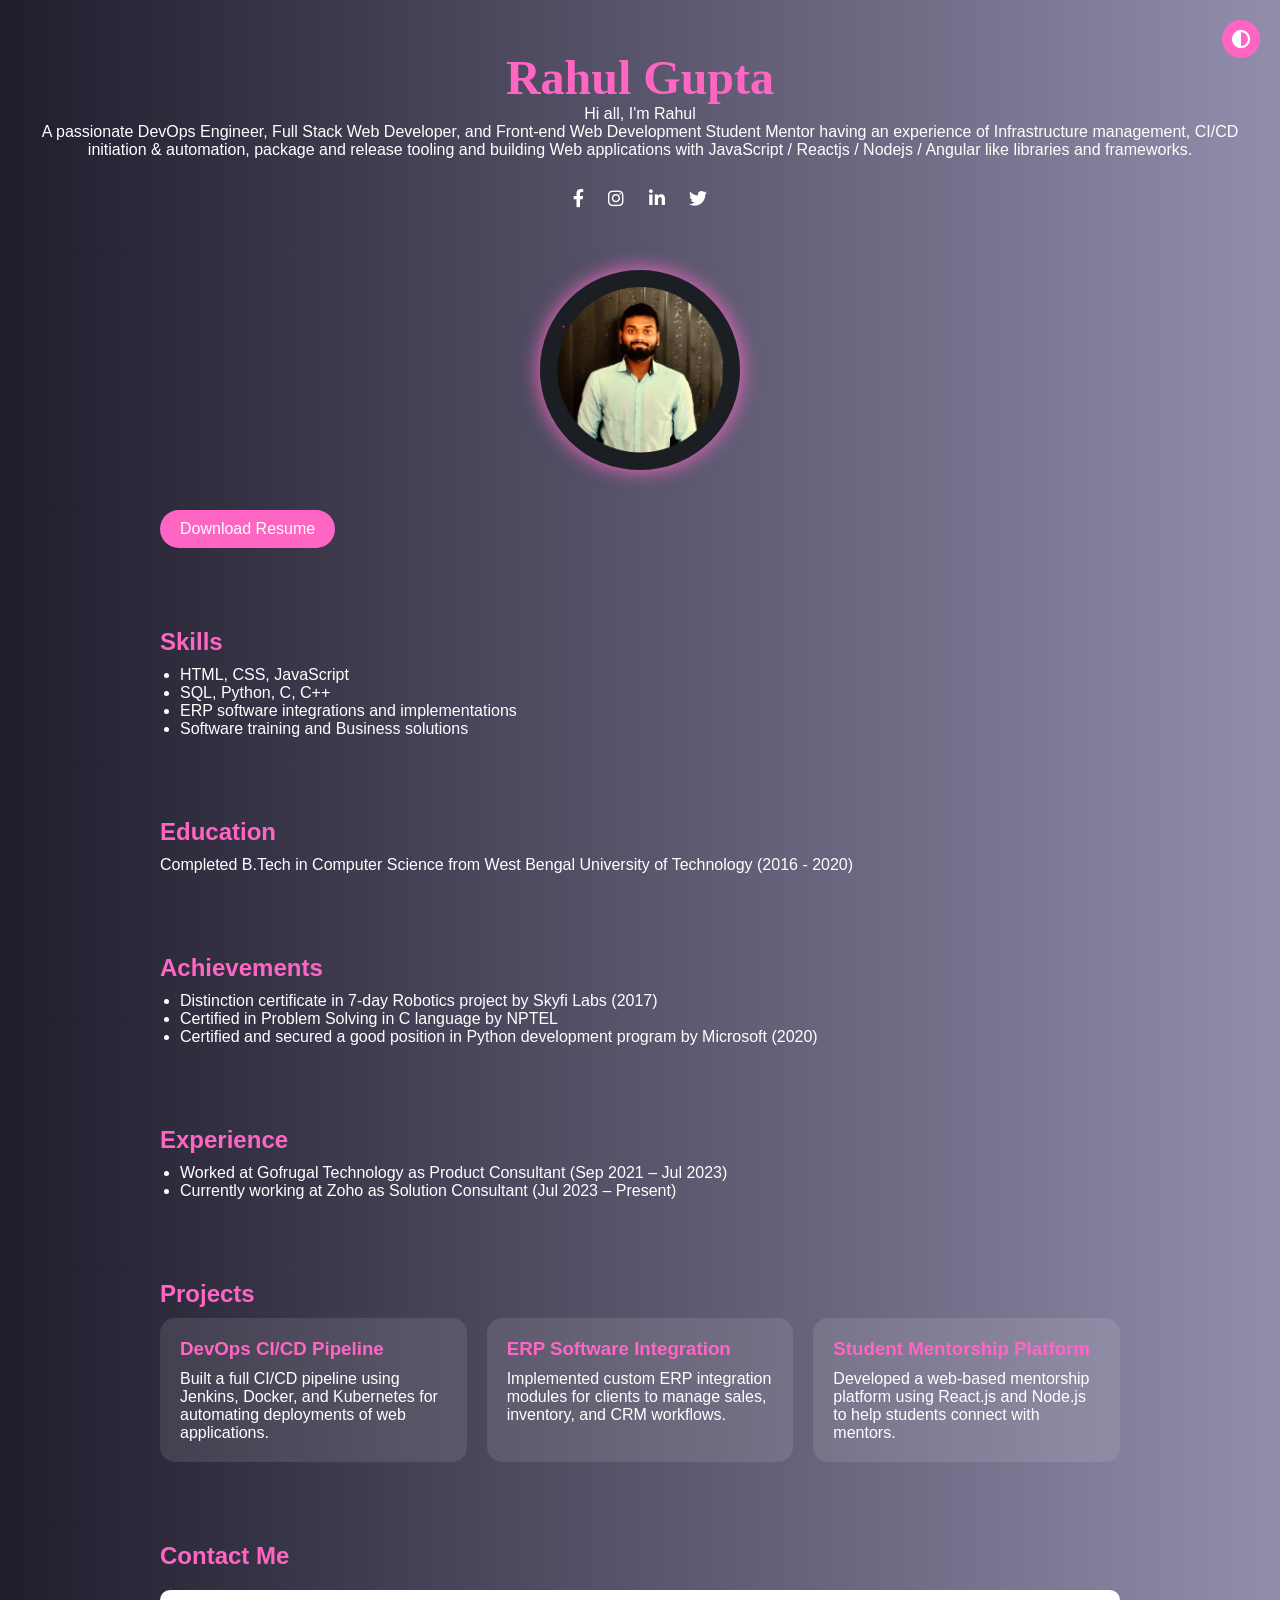
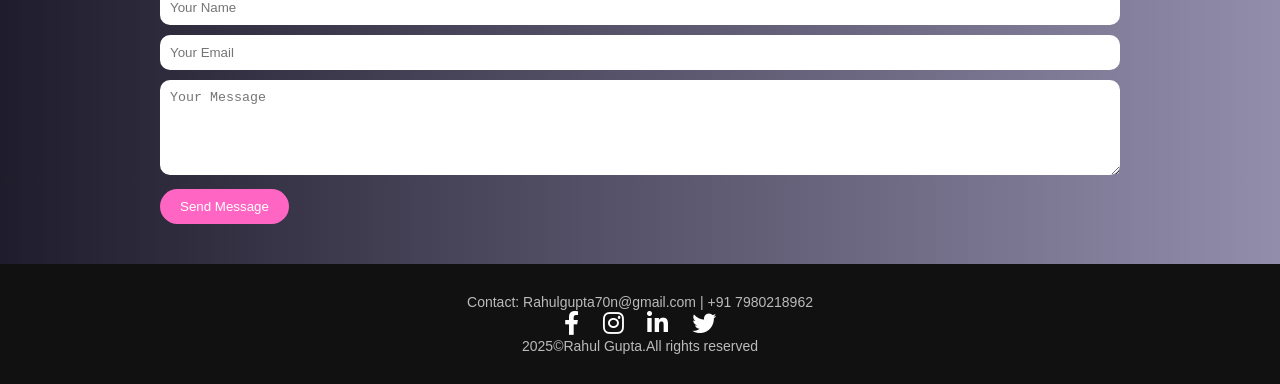
==== index.html @ 99b8835a "Initial commit" ====
<!DOCTYPE html>
<html lang="en">
<head>
  <meta charset="UTF-8" />
  <meta name="viewport" content="width=device-width, initial-scale=1.0" />
  <title>Rahul Gupta | Portfolio</title>
  <link rel="stylesheet" href="https://cdnjs.cloudflare.com/ajax/libs/font-awesome/6.0.0-beta3/css/all.min.css">
  <style>
    * {
      margin: 0;
      padding: 0;
      box-sizing: border-box;
    }
    body {
      font-family: 'Segoe UI', Tahoma, Geneva, Verdana, sans-serif;
      background: linear-gradient(to right, #1f1c2c, #928dab);
      color: #fff;
      transition: background 0.5s, color 0.5s;
    }
    body.light-theme {
      background: linear-gradient(to right, #f0f0f0, #e0e0e0);
      color: #333;
    }
    header {
      text-align: center;
      padding: 50px 20px 20px;
    }
    header h1 {
      font-family: 'Brush Script MT', cursive;
      font-size: 48px;
      color: #ff66c4;
      font-weight: bold;
      animation: slideDown 1s ease-out;
    }
    @keyframes slideDown {
      from { transform: translateY(-50px); opacity: 0; }
      to { transform: translateY(0); opacity: 1; }
    }
    nav.menu {
      text-align: center;
      margin-top: 10px;
    }
    nav.menu a {
      color: #fff;
      margin: 0 10px;
      font-size: 18px;
      text-decoration: none;
      transition: color 0.3s;
    }
    nav.menu a:hover {
      color: #ff66c4;
    }
    section {
      max-width: 1000px;
      margin: auto;
      padding: 40px 20px;
      opacity: 0;
      transform: translateY(40px);
      transition: opacity 1s ease, transform 1s ease;
    }
    section.visible {
      opacity: 1;
      transform: translateY(0);
    }
    .profile-img {
      width: 200px;
      height: 200px;
      border-radius: 50%;
      object-fit: cover;
      margin: 20px auto;
      display: block;
      box-shadow: 0 0 20px #ff66c4;
      transition: transform 0.5s;
    }
    .profile-img:hover {
      transform: scale(1.1);
    }
    h2 {
      color: #ff66c4;
      margin-bottom: 10px;
    }
    ul {
      margin-left: 20px;
    }
    .download-btn {
      display: inline-block;
      background-color: #ff66c4;
      color: white;
      padding: 10px 20px;
      text-decoration: none;
      border-radius: 25px;
      margin-top: 20px;
      transition: background 0.3s;
    }
    .download-btn:hover {
      background-color: #ff3399;
    }
    footer {
      text-align: center;
      padding: 30px;
      background-color: #111;
      color: #bbb;
      font-size: 14px;
    }
    .social-icons a {
      color: white;
      margin: 0 10px;
      font-size: 24px;
      transition: transform 0.3s, color 0.3s;
    }
    .social-icons a:hover {
      color: #ff66c4;
      transform: scale(1.3);
    }
    .theme-switcher {
      position: fixed;
      top: 20px;
      right: 20px;
      background: #ff66c4;
      color: white;
      padding: 10px;
      border-radius: 50%;
      cursor: pointer;
      font-size: 18px;
      display: flex;
      align-items: center;
      justify-content: center;
      transition: transform 0.3s;
    }
    .theme-switcher:hover {
      transform: rotate(180deg);
    }
    .contact-form input, .contact-form textarea {
      width: 100%;
      padding: 10px;
      margin-top: 10px;
      border: none;
      border-radius: 10px;
    }
    .contact-form button {
      background-color: #ff66c4;
      color: white;
      padding: 10px 20px;
      border: none;
      border-radius: 25px;
      margin-top: 10px;
      cursor: pointer;
    }
    .contact-form button:hover {
      background-color: #ff3399;
    }
    .projects {
      display: grid;
      grid-template-columns: repeat(auto-fit, minmax(250px, 1fr));
      gap: 20px;
    }
    .project-card {
      background: rgba(255, 255, 255, 0.1);
      padding: 20px;
      border-radius: 15px;
      transition: transform 0.3s, box-shadow 0.3s;
    }
    .project-card:hover {
      transform: translateY(-5px);
      box-shadow: 0 10px 20px rgba(0,0,0,0.2);
    }
    .project-card h3 {
      margin-bottom: 10px;
      color: #ff66c4;
    }
  </style>
</head>
<body>
  <div class="theme-switcher" onclick="toggleTheme()">
    <i class="fas fa-adjust"></i>
  </div>
  <header>
    <h1>Rahul Gupta</h1>
    <p>Hi all, I'm Rahul</p>
    <p>A passionate DevOps Engineer, Full Stack Web Developer, and Front-end Web Development Student Mentor having an experience of Infrastructure management, CI/CD initiation & automation, package and release tooling and building Web applications with JavaScript / Reactjs / Nodejs / Angular like libraries and frameworks.</p>
  </header>

  <nav class="menu">
    <a href="https://www.facebook.com/JstRahulg" target="_blank"><i class="fab fa-facebook-f"></i></a>
    <a href="https://www.instagram.com/realrahulg_official" target="_blank"><i class="fab fa-instagram"></i></a>
    <a href="https://www.linkedin.com/in/rahul-gupta-413348220" target="_blank"><i class="fab fa-linkedin-in"></i></a>
    <a href="#"><i class="fab fa-twitter"></i></a>
  </nav>

  <section>
    <img src="Rahul.jpg" alt="Rahul Gupta" class="profile-img" />
    <a href="Rahul_Gupta_Resume.pdf" download class="download-btn">Download Resume</a>
  </section>

  <section>
    <h2>Skills</h2>
    <ul>
      <li>HTML, CSS, JavaScript</li>
      <li>SQL, Python, C, C++</li>
      <li>ERP software integrations and implementations</li>
      <li>Software training and Business solutions</li>
    </ul>
  </section>

  <section>
    <h2>Education</h2>
    <p>Completed B.Tech in Computer Science from West Bengal University of Technology (2016 - 2020)</p>
  </section>

  <section>
    <h2>Achievements</h2>
    <ul>
      <li>Distinction certificate in 7-day Robotics project by Skyfi Labs (2017)</li>
      <li>Certified in Problem Solving in C language by NPTEL</li>
      <li>Certified and secured a good position in Python development program by Microsoft (2020)</li>
    </ul>
  </section>

  <section>
    <h2>Experience</h2>
    <ul>
      <li>Worked at Gofrugal Technology as Product Consultant (Sep 2021 – Jul 2023)</li>
      <li>Currently working at Zoho as Solution Consultant (Jul 2023 – Present)</li>
    </ul>
  </section>

  <section>
    <h2>Projects</h2>
    <div class="projects">
      <div class="project-card">
        <h3>DevOps CI/CD Pipeline</h3>
        <p>Built a full CI/CD pipeline using Jenkins, Docker, and Kubernetes for automating deployments of web applications.</p>
      </div>
      <div class="project-card">
        <h3>ERP Software Integration</h3>
        <p>Implemented custom ERP integration modules for clients to manage sales, inventory, and CRM workflows.</p>
      </div>
      <div class="project-card">
        <h3>Student Mentorship Platform</h3>
        <p>Developed a web-based mentorship platform using React.js and Node.js to help students connect with mentors.</p>
      </div>
    </div>
  </section>

  <section>
    <h2>Contact Me</h2>
    <form class="contact-form" action="https://formspree.io/f/xleqzyoq" method="POST">
      <input type="text" name="name" placeholder="Your Name" required />
      <input type="email" name="email" placeholder="Your Email" required />
      <textarea name="message" rows="5" placeholder="Your Message" required></textarea>
      <button type="submit">Send Message</button>
    </form>
  </section>

  <footer>
    Contact: Rahulgupta70n@gmail.com | +91 7980218962
    <div class="social-icons">
      <a href="https://www.facebook.com/JstRahulg" target="_blank"><i class="fab fa-facebook-f"></i></a>
      <a href="https://www.instagram.com/realrahulg_official" target="_blank"><i class="fab fa-instagram"></i></a>
      <a href="https://www.linkedin.com/in/rahul-gupta-413348220" target="_blank"><i class="fab fa-linkedin-in"></i></a>
      <a href="#"><i class="fab fa-twitter"></i></a>
    </div>
    2025&copy;Rahul Gupta.All rights reserved
  </footer>

  <script>
    function toggleTheme() {
      document.body.classList.toggle('light-theme');
    }

    const sections = document.querySelectorAll('section');
    const observer = new IntersectionObserver((entries) => {
      entries.forEach(entry => {
        if (entry.isIntersecting) {
          entry.target.classList.add('visible');
        }
      });
    }, { threshold: 0.1 });

    sections.forEach(section => {
      observer.observe(section);
    });
  </script>
</body>
</html>
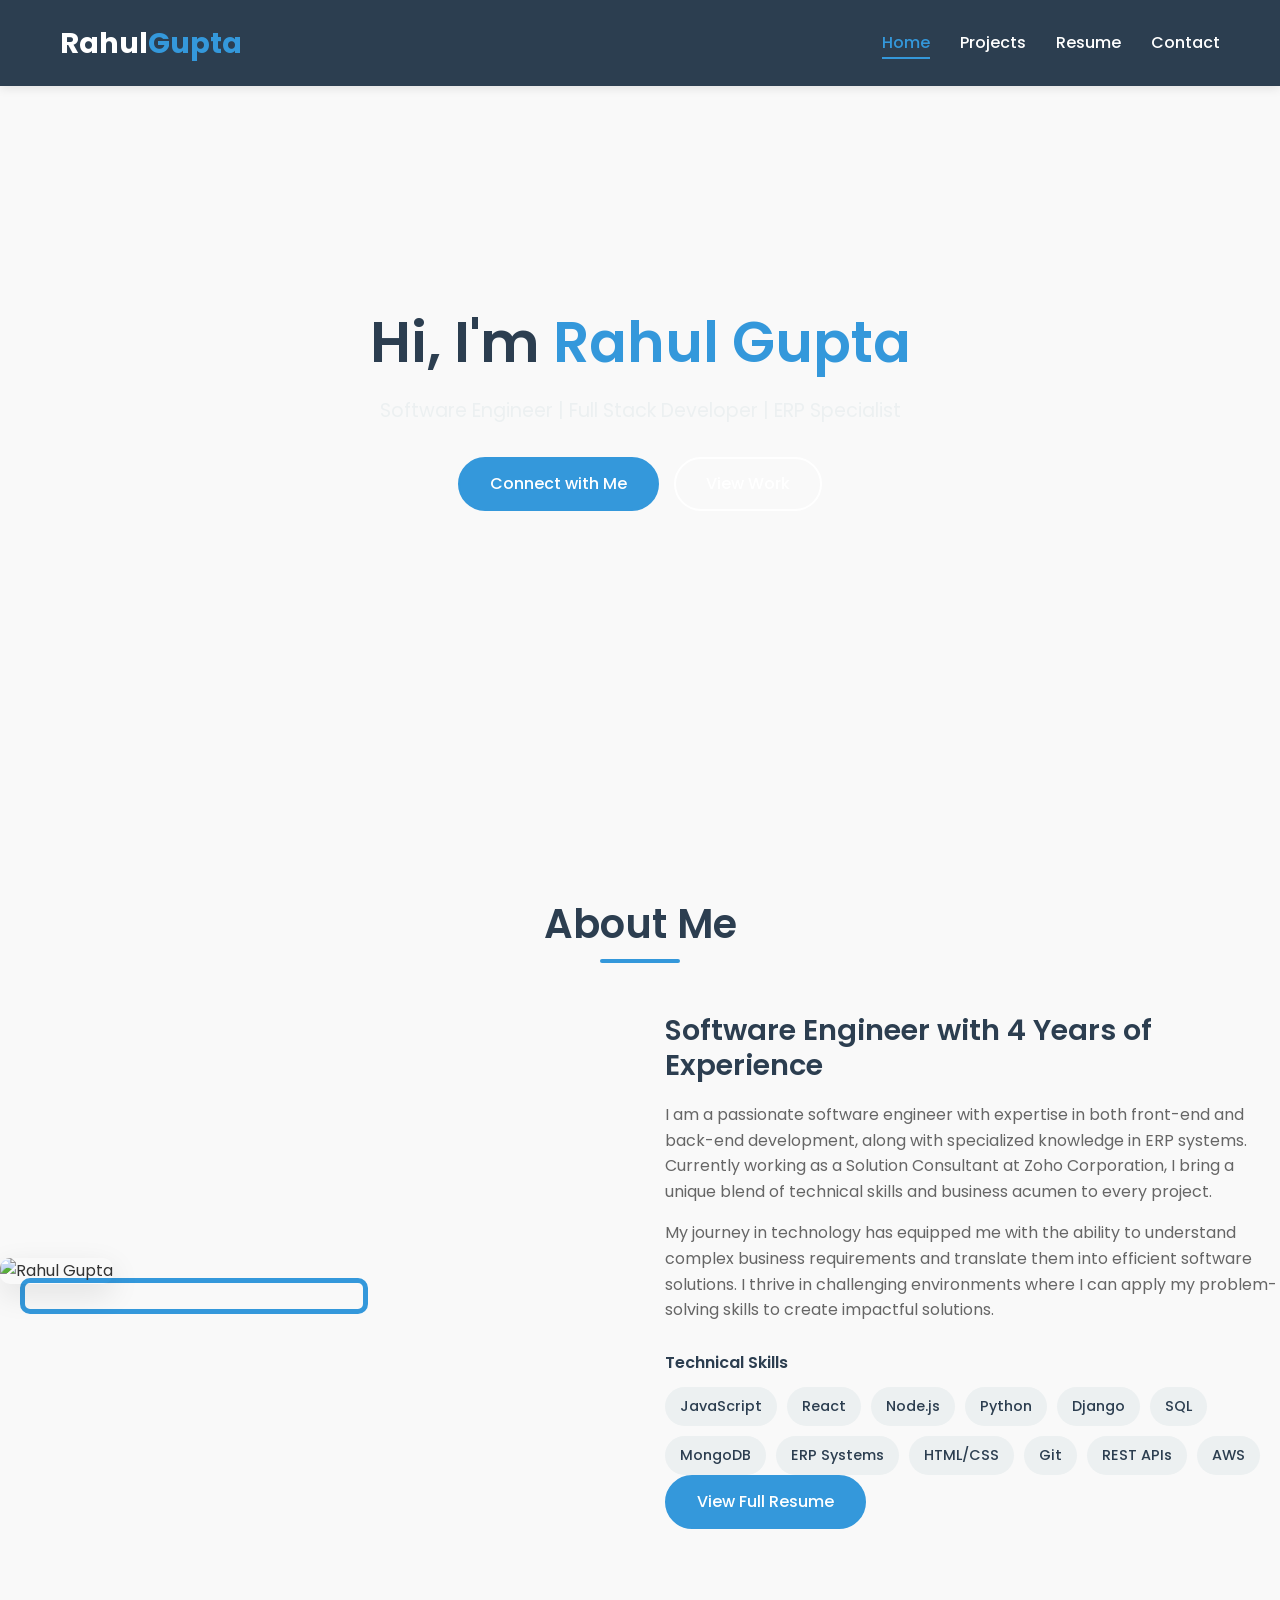
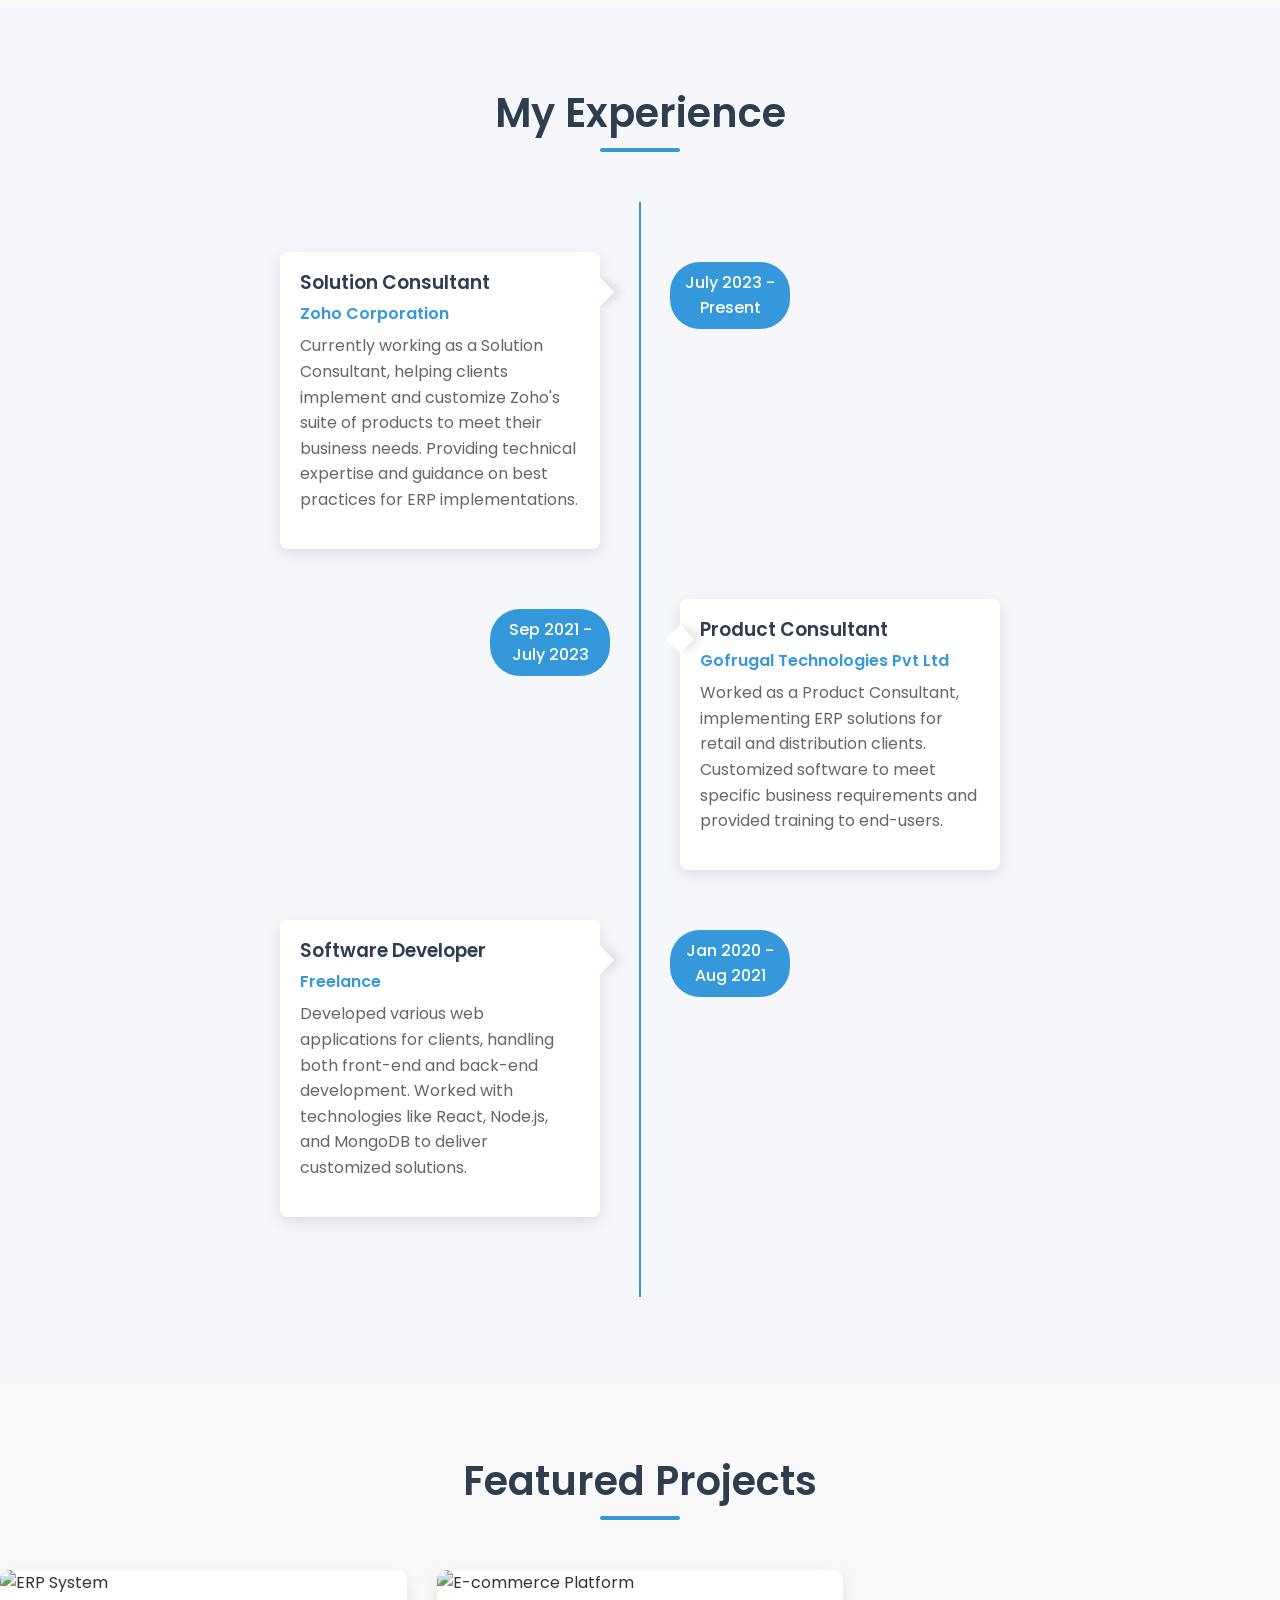
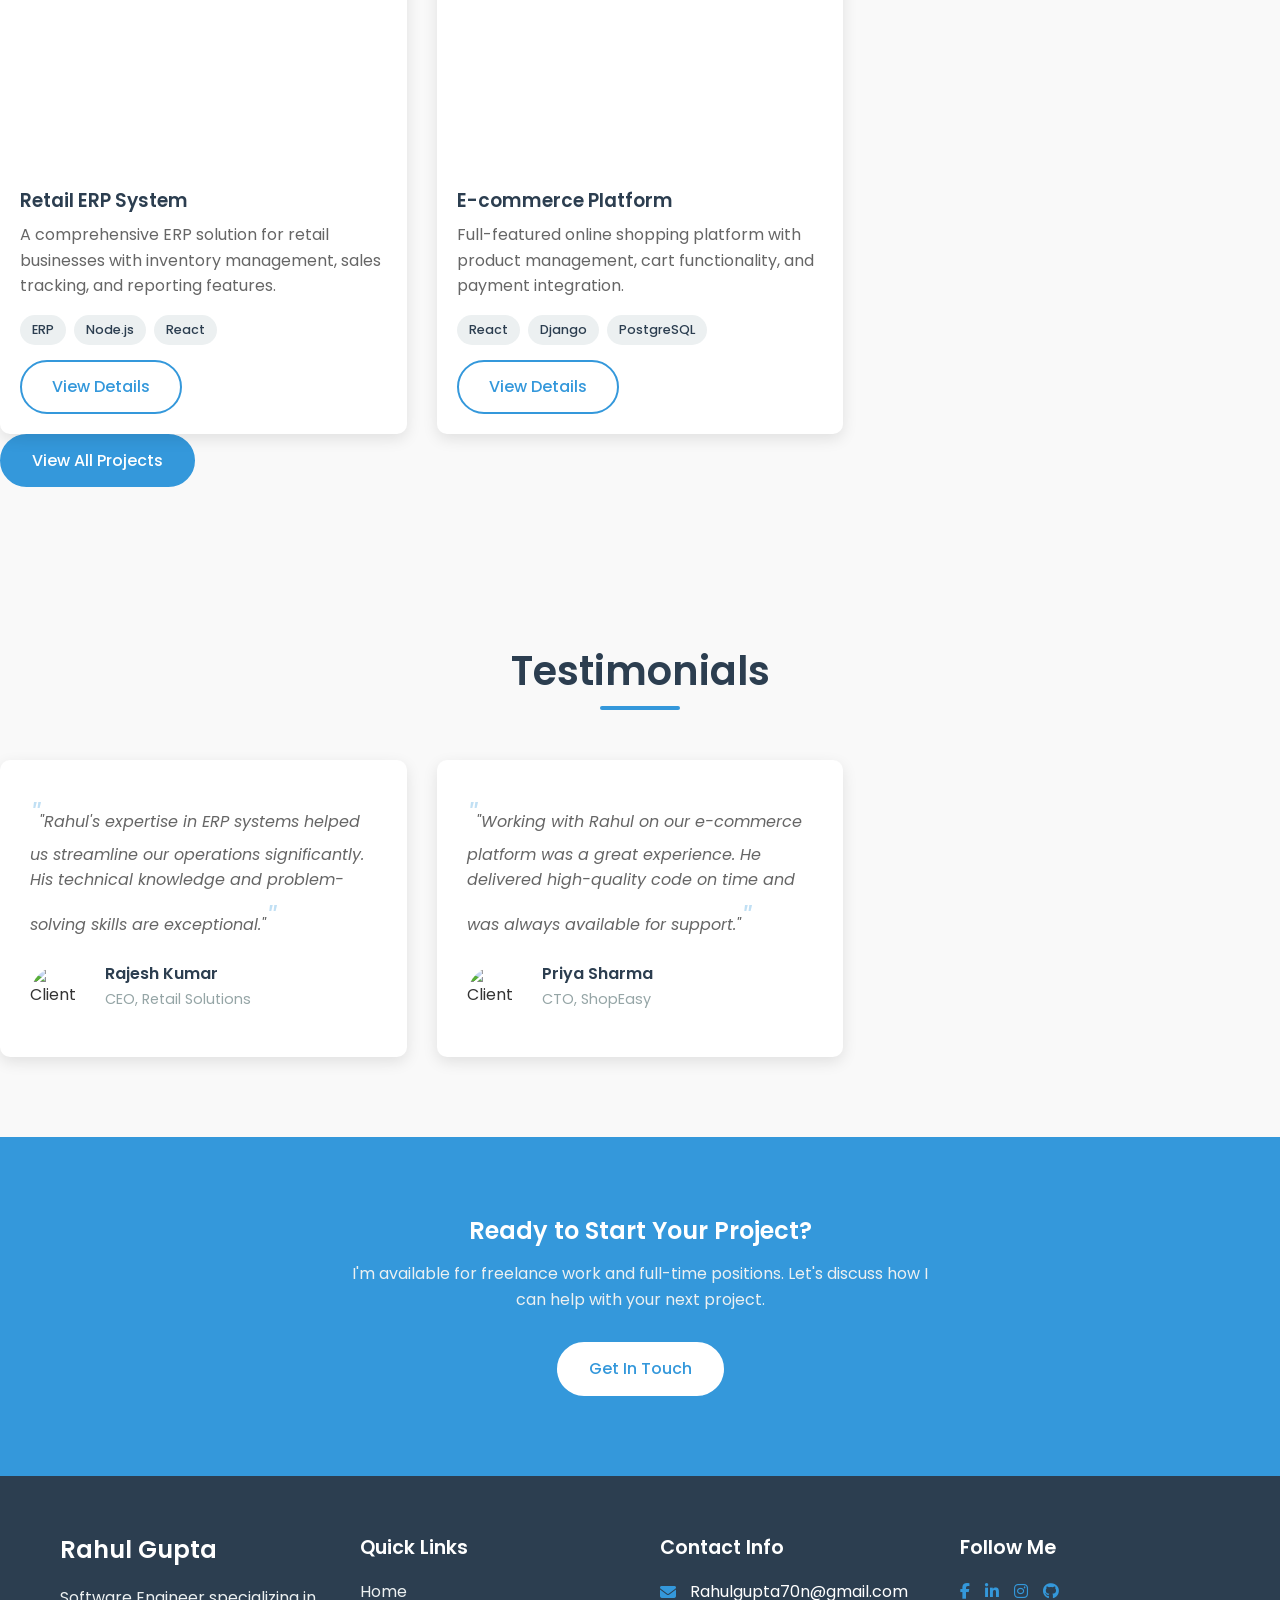
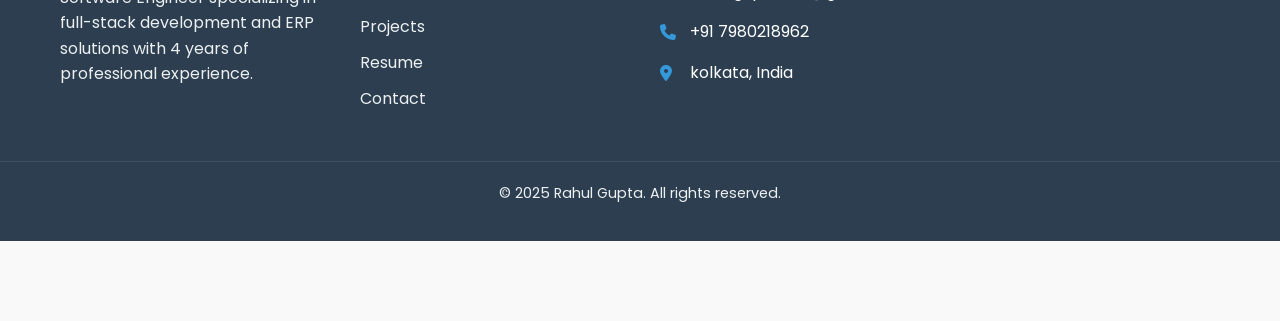
==== commit e08cebf1: "Add files via upload done" ====
--- a/index.html
+++ b/index.html
@@ -1,285 +1,246 @@
 <!DOCTYPE html>
 <html lang="en">
 <head>
-  <meta charset="UTF-8" />
-  <meta name="viewport" content="width=device-width, initial-scale=1.0" />
-  <title>Rahul Gupta | Portfolio</title>
-  <link rel="stylesheet" href="https://cdnjs.cloudflare.com/ajax/libs/font-awesome/6.0.0-beta3/css/all.min.css">
-  <style>
-    * {
-      margin: 0;
-      padding: 0;
-      box-sizing: border-box;
-    }
-    body {
-      font-family: 'Segoe UI', Tahoma, Geneva, Verdana, sans-serif;
-      background: linear-gradient(to right, #1f1c2c, #928dab);
-      color: #fff;
-      transition: background 0.5s, color 0.5s;
-    }
-    body.light-theme {
-      background: linear-gradient(to right, #f0f0f0, #e0e0e0);
-      color: #333;
-    }
-    header {
-      text-align: center;
-      padding: 50px 20px 20px;
-    }
-    header h1 {
-      font-family: 'Brush Script MT', cursive;
-      font-size: 48px;
-      color: #ff66c4;
-      font-weight: bold;
-      animation: slideDown 1s ease-out;
-    }
-    @keyframes slideDown {
-      from { transform: translateY(-50px); opacity: 0; }
-      to { transform: translateY(0); opacity: 1; }
-    }
-    nav.menu {
-      text-align: center;
-      margin-top: 10px;
-    }
-    nav.menu a {
-      color: #fff;
-      margin: 0 10px;
-      font-size: 18px;
-      text-decoration: none;
-      transition: color 0.3s;
-    }
-    nav.menu a:hover {
-      color: #ff66c4;
-    }
-    section {
-      max-width: 1000px;
-      margin: auto;
-      padding: 40px 20px;
-      opacity: 0;
-      transform: translateY(40px);
-      transition: opacity 1s ease, transform 1s ease;
-    }
-    section.visible {
-      opacity: 1;
-      transform: translateY(0);
-    }
-    .profile-img {
-      width: 200px;
-      height: 200px;
-      border-radius: 50%;
-      object-fit: cover;
-      margin: 20px auto;
-      display: block;
-      box-shadow: 0 0 20px #ff66c4;
-      transition: transform 0.5s;
-    }
-    .profile-img:hover {
-      transform: scale(1.1);
-    }
-    h2 {
-      color: #ff66c4;
-      margin-bottom: 10px;
-    }
-    ul {
-      margin-left: 20px;
-    }
-    .download-btn {
-      display: inline-block;
-      background-color: #ff66c4;
-      color: white;
-      padding: 10px 20px;
-      text-decoration: none;
-      border-radius: 25px;
-      margin-top: 20px;
-      transition: background 0.3s;
-    }
-    .download-btn:hover {
-      background-color: #ff3399;
-    }
-    footer {
-      text-align: center;
-      padding: 30px;
-      background-color: #111;
-      color: #bbb;
-      font-size: 14px;
-    }
-    .social-icons a {
-      color: white;
-      margin: 0 10px;
-      font-size: 24px;
-      transition: transform 0.3s, color 0.3s;
-    }
-    .social-icons a:hover {
-      color: #ff66c4;
-      transform: scale(1.3);
-    }
-    .theme-switcher {
-      position: fixed;
-      top: 20px;
-      right: 20px;
-      background: #ff66c4;
-      color: white;
-      padding: 10px;
-      border-radius: 50%;
-      cursor: pointer;
-      font-size: 18px;
-      display: flex;
-      align-items: center;
-      justify-content: center;
-      transition: transform 0.3s;
-    }
-    .theme-switcher:hover {
-      transform: rotate(180deg);
-    }
-    .contact-form input, .contact-form textarea {
-      width: 100%;
-      padding: 10px;
-      margin-top: 10px;
-      border: none;
-      border-radius: 10px;
-    }
-    .contact-form button {
-      background-color: #ff66c4;
-      color: white;
-      padding: 10px 20px;
-      border: none;
-      border-radius: 25px;
-      margin-top: 10px;
-      cursor: pointer;
-    }
-    .contact-form button:hover {
-      background-color: #ff3399;
-    }
-    .projects {
-      display: grid;
-      grid-template-columns: repeat(auto-fit, minmax(250px, 1fr));
-      gap: 20px;
-    }
-    .project-card {
-      background: rgba(255, 255, 255, 0.1);
-      padding: 20px;
-      border-radius: 15px;
-      transition: transform 0.3s, box-shadow 0.3s;
-    }
-    .project-card:hover {
-      transform: translateY(-5px);
-      box-shadow: 0 10px 20px rgba(0,0,0,0.2);
-    }
-    .project-card h3 {
-      margin-bottom: 10px;
-      color: #ff66c4;
-    }
-  </style>
+    <meta charset="UTF-8">
+    <meta name="viewport" content="width=device-width, initial-scale=1.0">
+    <title>Rahul Gupta | Software Engineer</title>
+    <link rel="stylesheet" href="https://cdnjs.cloudflare.com/ajax/libs/font-awesome/6.4.0/css/all.min.css">
+    <link href="https://fonts.googleapis.com/css2?family=Poppins:wght@300;400;500;600;700&display=swap" rel="stylesheet">
+    <link rel="stylesheet" href="https://cdnjs.cloudflare.com/ajax/libs/animate.css/4.1.1/animate.min.css">
+    <link rel="stylesheet" href="style.css">
 </head>
 <body>
-  <div class="theme-switcher" onclick="toggleTheme()">
-    <i class="fas fa-adjust"></i>
-  </div>
-  <header>
-    <h1>Rahul Gupta</h1>
-    <p>Hi all, I'm Rahul</p>
-    <p>A passionate DevOps Engineer, Full Stack Web Developer, and Front-end Web Development Student Mentor having an experience of Infrastructure management, CI/CD initiation & automation, package and release tooling and building Web applications with JavaScript / Reactjs / Nodejs / Angular like libraries and frameworks.</p>
-  </header>
-
-  <nav class="menu">
-    <a href="https://www.facebook.com/JstRahulg" target="_blank"><i class="fab fa-facebook-f"></i></a>
-    <a href="https://www.instagram.com/realrahulg_official" target="_blank"><i class="fab fa-instagram"></i></a>
-    <a href="https://www.linkedin.com/in/rahul-gupta-413348220" target="_blank"><i class="fab fa-linkedin-in"></i></a>
-    <a href="#"><i class="fab fa-twitter"></i></a>
-  </nav>
-
-  <section>
-    <img src="Rahul.jpg" alt="Rahul Gupta" class="profile-img" />
-    <a href="Rahul_Gupta_Resume.pdf" download class="download-btn">Download Resume</a>
-  </section>
-
-  <section>
-    <h2>Skills</h2>
-    <ul>
-      <li>HTML, CSS, JavaScript</li>
-      <li>SQL, Python, C, C++</li>
-      <li>ERP software integrations and implementations</li>
-      <li>Software training and Business solutions</li>
-    </ul>
-  </section>
-
-  <section>
-    <h2>Education</h2>
-    <p>Completed B.Tech in Computer Science from West Bengal University of Technology (2016 - 2020)</p>
-  </section>
-
-  <section>
-    <h2>Achievements</h2>
-    <ul>
-      <li>Distinction certificate in 7-day Robotics project by Skyfi Labs (2017)</li>
-      <li>Certified in Problem Solving in C language by NPTEL</li>
-      <li>Certified and secured a good position in Python development program by Microsoft (2020)</li>
-    </ul>
-  </section>
-
-  <section>
-    <h2>Experience</h2>
-    <ul>
-      <li>Worked at Gofrugal Technology as Product Consultant (Sep 2021 – Jul 2023)</li>
-      <li>Currently working at Zoho as Solution Consultant (Jul 2023 – Present)</li>
-    </ul>
-  </section>
-
-  <section>
-    <h2>Projects</h2>
-    <div class="projects">
-      <div class="project-card">
-        <h3>DevOps CI/CD Pipeline</h3>
-        <p>Built a full CI/CD pipeline using Jenkins, Docker, and Kubernetes for automating deployments of web applications.</p>
-      </div>
-      <div class="project-card">
-        <h3>ERP Software Integration</h3>
-        <p>Implemented custom ERP integration modules for clients to manage sales, inventory, and CRM workflows.</p>
-      </div>
-      <div class="project-card">
-        <h3>Student Mentorship Platform</h3>
-        <p>Developed a web-based mentorship platform using React.js and Node.js to help students connect with mentors.</p>
-      </div>
-    </div>
-  </section>
-
-  <section>
-    <h2>Contact Me</h2>
-    <form class="contact-form" action="https://formspree.io/f/xleqzyoq" method="POST">
-      <input type="text" name="name" placeholder="Your Name" required />
-      <input type="email" name="email" placeholder="Your Email" required />
-      <textarea name="message" rows="5" placeholder="Your Message" required></textarea>
-      <button type="submit">Send Message</button>
-    </form>
-  </section>
-
-  <footer>
-    Contact: Rahulgupta70n@gmail.com | +91 7980218962
-    <div class="social-icons">
-      <a href="https://www.facebook.com/JstRahulg" target="_blank"><i class="fab fa-facebook-f"></i></a>
-      <a href="https://www.instagram.com/realrahulg_official" target="_blank"><i class="fab fa-instagram"></i></a>
-      <a href="https://www.linkedin.com/in/rahul-gupta-413348220" target="_blank"><i class="fab fa-linkedin-in"></i></a>
-      <a href="#"><i class="fab fa-twitter"></i></a>
-    </div>
-    2025&copy;Rahul Gupta.All rights reserved
-  </footer>
-
-  <script>
-    function toggleTheme() {
-      document.body.classList.toggle('light-theme');
-    }
-
-    const sections = document.querySelectorAll('section');
-    const observer = new IntersectionObserver((entries) => {
-      entries.forEach(entry => {
-        if (entry.isIntersecting) {
-          entry.target.classList.add('visible');
-        }
-      });
-    }, { threshold: 0.1 });
-
-    sections.forEach(section => {
-      observer.observe(section);
-    });
-  </script>
+    <!-- Header -->
+    <header id="header">
+        <div class="header-container">
+            <a href="index.html" class="logo">Rahul<span>Gupta</span></a>
+            <button class="mobile-menu-btn" id="mobileMenuBtn">
+                <i class="fas fa-bars"></i>
+            </button>
+            <nav>
+                <ul id="navMenu">
+                    <li><a href="index.html" class="active">Home</a></li>
+                    <li><a href="projects.html">Projects</a></li>
+                    <li><a href="resume.html">Resume</a></li>
+                    <li><a href="contact.html">Contact</a></li>
+                </ul>
+            </nav>
+        </div>
+    </header>
+
+    <!-- Hero Section -->
+    <section class="hero" id="home">
+        <div class="hero-content">
+            <h1 class="animate__animated animate__fadeInDown">Hi, I'm <span>Rahul Gupta</span></h1>
+            <p class="animate__animated animate__fadeInUp">Software Engineer | Full Stack Developer | ERP Specialist</p>
+            <div class="hero-btns animate__animated animate__fadeIn">
+                <a href="contact.html" class="btn btn-primary">Connect with Me</a>
+                <a href="projects.html" class="btn btn-secondary">View Work</a>
+            </div>
+        </div>
+    </section>
+
+    <!-- About Section -->
+    <section class="section" id="about">
+        <div class="section-title">
+            <h2>About Me</h2>
+        </div>
+        <div class="about-content">
+            <div class="about-img">
+                <img src="rahul.jpg" alt="Rahul Gupta">
+            </div>
+            <div class="about-text">
+                <h3>Software Engineer with 4 Years of Experience</h3>
+                <p>I am a passionate software engineer with expertise in both front-end and back-end development, along with specialized knowledge in ERP systems. Currently working as a Solution Consultant at Zoho Corporation, I bring a unique blend of technical skills and business acumen to every project.</p>
+                <p>My journey in technology has equipped me with the ability to understand complex business requirements and translate them into efficient software solutions. I thrive in challenging environments where I can apply my problem-solving skills to create impactful solutions.</p>
+                
+                <div class="skills">
+                    <h4>Technical Skills</h4>
+                    <div class="skill-tags">
+                        <span class="skill-tag">JavaScript</span>
+                        <span class="skill-tag">React</span>
+                        <span class="skill-tag">Node.js</span>
+                        <span class="skill-tag">Python</span>
+                        <span class="skill-tag">Django</span>
+                        <span class="skill-tag">SQL</span>
+                        <span class="skill-tag">MongoDB</span>
+                        <span class="skill-tag">ERP Systems</span>
+                        <span class="skill-tag">HTML/CSS</span>
+                        <span class="skill-tag">Git</span>
+                        <span class="skill-tag">REST APIs</span>
+                        <span class="skill-tag">AWS</span>
+                    </div>
+                </div>
+                
+                <a href="resume.html" class="btn btn-primary">View Full Resume</a>
+            </div>
+        </div>
+    </section>
+
+    <!-- Experience Section -->
+    <section class="section experience" id="experience">
+        <div class="section-title">
+            <h2>My Experience</h2>
+        </div>
+        <div class="timeline">
+            <div class="timeline-item">
+                <div class="timeline-content">
+                    <h3>Solution Consultant</h3>
+                    <h4>Zoho Corporation</h4>
+                    <p>Currently working as a Solution Consultant, helping clients implement and customize Zoho's suite of products to meet their business needs. Providing technical expertise and guidance on best practices for ERP implementations.</p>
+                </div>
+                <div class="timeline-date">July 2023 - Present</div>
+            </div>
+            
+            <div class="timeline-item">
+                <div class="timeline-content">
+                    <h3>Product Consultant</h3>
+                    <h4>Gofrugal Technologies Pvt Ltd</h4>
+                    <p>Worked as a Product Consultant, implementing ERP solutions for retail and distribution clients. Customized software to meet specific business requirements and provided training to end-users.</p>
+                </div>
+                <div class="timeline-date">Sep 2021 - July 2023</div>
+            </div>
+            
+            <div class="timeline-item">
+                <div class="timeline-content">
+                    <h3>Software Developer</h3>
+                    <h4>Freelance</h4>
+                    <p>Developed various web applications for clients, handling both front-end and back-end development. Worked with technologies like React, Node.js, and MongoDB to deliver customized solutions.</p>
+                </div>
+                <div class="timeline-date">Jan 2020 - Aug 2021</div>
+            </div>
+        </div>
+    </section>
+
+    <!-- Featured Projects Section -->
+    <section class="section" id="featured-projects">
+        <div class="section-title">
+            <h2>Featured Projects</h2>
+        </div>
+        <div class="projects-grid">
+            <div class="project-card">
+                <div class="project-img">
+                    <img src="assets/images/erp-project.jpg" alt="ERP System">
+                </div>
+                <div class="project-info">
+                    <h3>Retail ERP System</h3>
+                    <p>A comprehensive ERP solution for retail businesses with inventory management, sales tracking, and reporting features.</p>
+                    <div class="project-tags">
+                        <span class="project-tag">ERP</span>
+                        <span class="project-tag">Node.js</span>
+                        <span class="project-tag">React</span>
+                    </div>
+                    <div class="project-links">
+                        <a href="projects.html#erp-system" class="btn btn-outline">View Details</a>
+                    </div>
+                </div>
+            </div>
+            
+            <div class="project-card">
+                <div class="project-img">
+                    <img src="assets/images/ecommerce-project.jpg" alt="E-commerce Platform">
+                </div>
+                <div class="project-info">
+                    <h3>E-commerce Platform</h3>
+                    <p>Full-featured online shopping platform with product management, cart functionality, and payment integration.</p>
+                    <div class="project-tags">
+                        <span class="project-tag">React</span>
+                        <span class="project-tag">Django</span>
+                        <span class="project-tag">PostgreSQL</span>
+                    </div>
+                    <div class="project-links">
+                        <a href="projects.html#ecommerce" class="btn btn-outline">View Details</a>
+                    </div>
+                </div>
+            </div>
+        </div>
+        <div class="text-center mt-4">
+            <a href="projects.html" class="btn btn-primary">View All Projects</a>
+        </div>
+    </section>
+
+    <!-- Testimonials Section -->
+    <section class="section testimonials">
+        <div class="section-title">
+            <h2>Testimonials</h2>
+        </div>
+        <div class="testimonials-container">
+            <div class="testimonial-card">
+                <div class="testimonial-content">
+                    <p>"Rahul's expertise in ERP systems helped us streamline our operations significantly. His technical knowledge and problem-solving skills are exceptional."</p>
+                </div>
+                <div class="testimonial-author">
+                    <img src="assets/images/client1.jpg" alt="Client">
+                    <div>
+                        <h4>Rajesh Kumar</h4>
+                        <p>CEO, Retail Solutions</p>
+                    </div>
+                </div>
+            </div>
+            
+            <div class="testimonial-card">
+                <div class="testimonial-content">
+                    <p>"Working with Rahul on our e-commerce platform was a great experience. He delivered high-quality code on time and was always available for support."</p>
+                </div>
+                <div class="testimonial-author">
+                    <img src="assets/images/client2.jpg" alt="Client">
+                    <div>
+                        <h4>Priya Sharma</h4>
+                        <p>CTO, ShopEasy</p>
+                    </div>
+                </div>
+            </div>
+        </div>
+    </section>
+
+    <!-- Call to Action Section -->
+    <section class="cta-section">
+        <div class="cta-content">
+            <h2>Ready to Start Your Project?</h2>
+            <p>I'm available for freelance work and full-time positions. Let's discuss how I can help with your next project.</p>
+            <a href="contact.html" class="btn btn-light">Get In Touch</a>
+        </div>
+    </section>
+
+    <!-- Footer -->
+    <footer>
+        <div class="footer-content">
+            <div class="footer-about">
+                <h3>Rahul Gupta</h3>
+                <p>Software Engineer specializing in full-stack development and ERP solutions with 4 years of professional experience.</p>
+            </div>
+            <div class="footer-links">
+                <h3>Quick Links</h3>
+                <ul>
+                    <li><a href="index.html">Home</a></li>
+                    <li><a href="projects.html">Projects</a></li>
+                    <li><a href="resume.html">Resume</a></li>
+                    <li><a href="contact.html">Contact</a></li>
+                </ul>
+            </div>
+            <div class="footer-contact">
+                <h3>Contact Info</h3>
+                <ul>
+                    <li><i class="fas fa-envelope"></i> Rahulgupta70n@gmail.com</li>
+                    <li><i class="fas fa-phone"></i> +91 7980218962</li>
+                    <li><i class="fas fa-map-marker-alt"></i> kolkata, India</li>
+                </ul>
+            </div>
+            <div class="footer-social">
+                <h3>Follow Me</h3>
+                <div class="social-links">
+                    <a href="https://www.facebook.com/JstRahulg" target="_blank"><i class="fab fa-facebook-f"></i></a>
+                    <a href="https://www.linkedin.com/in/rahul-gupta-413348220" target="_blank"><i class="fab fa-linkedin-in"></i></a>
+                    <a href="https://www.instagram.com/realrahulg_official" target="_blank"><i class="fab fa-instagram"></i></a>
+                    <a href="https://github.com" target="_blank"><i class="fab fa-github"></i></a>
+                </div>
+            </div>
+        </div>
+        <div class="footer-bottom">
+            <p>&copy; 2025 Rahul Gupta. All rights reserved.</p>
+        </div>
+    </footer>
+
+    <script src="main.js"></script>
 </body>
 </html>
--- a/style.css
+++ b/style.css
@@ -0,0 +1,1238 @@
+:root {
+    --primary: #3498db;
+    --primary-dark: #2980b9;
+    --secondary: #2c3e50;
+    --accent: #e74c3c;
+    --light: #ecf0f1;
+    --dark: #2c3e50;
+    --gray: #95a5a6;
+    --light-gray: #f5f7fa;
+    --white: #ffffff;
+    --black: #333333;
+}
+
+* {
+    margin: 0;
+    padding: 0;
+    box-sizing: border-box;
+    font-family: 'Poppins', sans-serif;
+    
+}
+
+body {
+    background-color: #f9f9f9;
+    color: var(--black);
+    overflow-x: hidden;
+    line-height: 1.6;
+    
+}
+
+/* Typography */
+h1, h2, h3, h4, h5, h6 {
+    color: var(--secondary);
+    font-weight: 600;
+    line-height: 1.2;
+}
+
+a {
+    text-decoration: none;
+    color: var(--primary);
+    transition: all 0.3s ease;
+}
+
+a:hover {
+    color: var(--primary-dark);
+}
+
+p {
+    color: #666;
+    margin-bottom: 1rem;
+}
+
+/* Layout */
+.container {
+    max-width: 1200px;
+    margin: 0 auto;
+    padding: 0 20px;
+}
+
+.section {
+    padding: 80px 0;
+}
+
+.section-title {
+    text-align: center;
+    margin-bottom: 50px;
+}
+
+.section-title h2 {
+    font-size: 2.5rem;
+    position: relative;
+    display: inline-block;
+    padding-bottom: 15px;
+}
+
+.section-title h2::after {
+    content: '';
+    position: absolute;
+    width: 80px;
+    height: 4px;
+    background: var(--primary);
+    bottom: 0;
+    left: 50%;
+    transform: translateX(-50%);
+    border-radius: 2px;
+}
+
+/* Buttons */
+.btn {
+    display: inline-block;
+    padding: 12px 30px;
+    border-radius: 30px;
+    font-weight: 500;
+    text-align: center;
+    transition: all 0.3s ease;
+    cursor: pointer;
+}
+
+.btn-primary {
+    background-color: var(--primary);
+    color: var(--white);
+    border: 2px solid var(--primary);
+}
+
+.btn-primary:hover {
+    background-color: transparent;
+    color: var(--primary);
+    transform: translateY(-3px);
+    box-shadow: 0 5px 15px rgba(0, 0, 0, 0.1);
+}
+
+.btn-secondary {
+    background-color: transparent;
+    color: var(--white);
+    border: 2px solid var(--white);
+}
+
+.btn-secondary:hover {
+    background-color: var(--white);
+    color: var(--secondary);
+    transform: translateY(-3px);
+}
+
+.btn-light {
+    background-color: var(--white);
+    color: var(--primary);
+    border: 2px solid var(--white);
+}
+
+.btn-light:hover {
+    background-color: transparent;
+    color: var(--white);
+}
+
+.btn-outline {
+    background-color: transparent;
+    color: var(--primary);
+    border: 2px solid var(--primary);
+}
+
+.btn-outline:hover {
+    background-color: var(--primary);
+    color: var(--white);
+}
+
+/* Header */
+header {
+    background-color: var(--secondary);
+    color: var(--white);
+    padding: 20px 0;
+    position: fixed;
+    width: 100%;
+    top: 0;
+    z-index: 1000;
+    box-shadow: 0 2px 10px rgba(0, 0, 0, 0.1);
+    transition: all 0.3s ease;
+    
+}
+
+header.scrolled {
+    padding: 10px 0;
+    background-color: rgba(44, 62, 80, 0.98);
+    
+}
+
+.header-container {
+    display: flex;
+    justify-content: space-between;
+    align-items: center;
+    max-width: 1200px;
+    margin: 0 auto;
+    padding: 0 20px;
+    
+}
+
+.logo {
+    font-size: 1.8rem;
+    font-weight: 700;
+    color: var(--white);
+}
+
+.logo span {
+    color: var(--primary);
+}
+
+nav ul {
+    display: flex;
+    list-style: none;
+}
+
+nav ul li {
+    margin-left: 30px;
+}
+
+nav ul li a {
+    color: var(--white);
+    font-weight: 500;
+    position: relative;
+}
+
+nav ul li a::after {
+    content: '';
+    position: absolute;
+    width: 0;
+    height: 2px;
+    background: var(--primary);
+    bottom: -5px;
+    left: 0;
+    transition: width 0.3s;
+    
+}
+
+nav ul li a:hover::after,
+nav ul li a.active::after {
+    width: 100%;
+}
+
+nav ul li a.active {
+    color: var(--primary);
+}
+
+.mobile-menu-btn {
+    display: none;
+    background: none;
+    border: none;
+    color: var(--white);
+    font-size: 1.5rem;
+    cursor: pointer;
+}
+
+/* Hero Section */
+.hero {
+    height: 100vh;
+    background: linear-gradient(rgba(18, 119, 221, 0.8), rgba(22, 117, 212, 0.8)), url('../images/hero-bg.jpg') no-repeat center center/cover;
+    display: flex;
+    align-items: center;
+    justify-content: center;
+    text-align: center;
+    color: var(--white);
+    padding: 0 20px;
+    margin-top: -80px;
+    padding-top: 80px;
+    background: url('https://images.unsplash.com/photo-1498050108023-c5249f4df085?ixlib=rb-1.2.1&auto=format&fit=crop&w=1352&q=80') no-repeat center center/cover;
+}
+
+.hero-content {
+    max-width: 800px;
+}
+
+.hero h1 {
+    font-size: 3.5rem;
+    margin-bottom: 20px;
+}
+
+.hero h1 span {
+    color: var(--primary);
+}
+
+.hero p {
+    font-size: 1.2rem;
+    margin-bottom: 30px;
+    color: var(--light);
+}
+
+.hero-btns {
+    display: flex;
+    justify-content: center;
+    gap: 15px;
+}
+
+/* Page Hero */
+.page-hero {
+    height: 300px;
+    background: linear-gradient(rgba(44, 62, 80, 0.8), rgba(44, 62, 80, 0.8)), url('../images/page-hero-bg.jpg') no-repeat center center/cover;
+    display: flex;
+    align-items: center;
+    justify-content: center;
+    text-align: center;
+    color: var(--white);
+    margin-top: -80px;
+    padding-top: 80px;
+}
+
+.page-hero h1 {
+    font-size: 3rem;
+    margin-bottom: 15px;
+}
+
+.page-hero p {
+    font-size: 1.1rem;
+    color: var(--light);
+}
+
+/* About Section */
+.about-content {
+    display: flex;
+    align-items: center;
+    gap: 50px;
+}
+
+.about-img {
+    flex: 1;
+
+
+    position: relative;
+    
+}
+
+.about-img img {
+    width: 100%;
+    max-width: 400px;
+    border-radius: 10px;
+    box-shadow: 0 10px 30px rgba(0, 0, 0, 0.1);
+    transition: transform 0.5s;
+}
+
+.about-img:hover img {
+    transform: scale(1.05);
+    background: url('https://images.unsplash.com/photo-1498050108023-c5249f4df085?ixlib=rb-1.2.1&auto=format&fit=crop&w=1352&q=80') no-repeat center center/cover;
+}
+
+.about-img::before {
+    content: '';
+    position: absolute;
+    width: 55%;
+    height: 100%;
+    border: 5px solid var(--primary);
+    background: url('https://images.unsplash.com/photo-1498050108023-c5249f4df085?ixlib=rb-1.2.1&auto=format&fit=crop&w=1352&q=80') no-repeat center center/cover;
+    border-radius: 10px;
+    top: 20px;
+    left: 20px;
+    z-index: -1;
+    transition: all 0.5s;
+}
+
+.about-img:hover::before {
+    top: 15px;
+    left: 15px;
+}
+
+.about-text {
+    flex: 1;
+}
+
+.about-text h3 {
+    font-size: 1.8rem;
+    margin-bottom: 20px;
+}
+
+/* Skills */
+.skills {
+    margin-top: 30px;
+}
+
+.skills h4 {
+    margin-bottom: 15px;
+}
+
+.skill-tags {
+    display: flex;
+    flex-wrap: wrap;
+    gap: 10px;
+}
+
+.skill-tag {
+    background-color: var(--light);
+    color: var(--secondary);
+    padding: 8px 15px;
+    border-radius: 20px;
+    font-size: 0.9rem;
+    font-weight: 500;
+    transition: all 0.3s;
+}
+
+.skill-tag:hover {
+    background-color: var(--primary);
+    color: var(--white);
+    transform: translateY(-3px);
+}
+
+/* Experience Section */
+.experience {
+    background-color: var(--light-gray);
+}
+
+.timeline {
+    position: relative;
+    max-width: 800px;
+    margin: 0 auto;
+    padding: 40px 0;
+}
+
+.timeline::before {
+    content: '';
+    position: absolute;
+    width: 2px;
+    background-color: var(--primary);
+    top: 0;
+    bottom: 0;
+    left: 50%;
+    margin-left: -1px;
+}
+
+.timeline-item {
+    padding: 10px 40px;
+    position: relative;
+    width: 50%;
+    margin-bottom: 30px;
+    opacity: 0;
+    transform: translateY(50px);
+    transition: all 0.5s;
+}
+
+.timeline-item.visible {
+    opacity: 1;
+    transform: translateY(0);
+}
+
+.timeline-item:nth-child(odd) {
+    left: 0;
+}
+
+.timeline-item:nth-child(even) {
+    left: 50%;
+}
+
+.timeline-content {
+    padding: 20px;
+    background-color: var(--white);
+    border-radius: 8px;
+    box-shadow: 0 5px 15px rgba(0, 0, 0, 0.1);
+    position: relative;
+}
+
+.timeline-content::after {
+    content: '';
+    position: absolute;
+    width: 20px;
+    height: 20px;
+    background-color: var(--white);
+    top: 30px;
+    transform: rotate(45deg);
+    box-shadow: 5px -5px 10px rgba(0, 0, 0, 0.1);
+}
+
+.timeline-item:nth-child(odd) .timeline-content::after {
+    right: -10px;
+}
+
+.timeline-item:nth-child(even) .timeline-content::after {
+    left: -10px;
+}
+
+.timeline-date {
+    position: absolute;
+    width: 120px;
+    background-color: var(--primary);
+    color: var(--white);
+    text-align: center;
+    padding: 8px;
+    border-radius: 30px;
+    font-weight: 500;
+    top: 20px;
+}
+
+.timeline-item:nth-child(odd) .timeline-date {
+    right: -150px;
+}
+
+.timeline-item:nth-child(even) .timeline-date {
+    left: -150px;
+}
+
+.timeline-content h3 {
+    margin-bottom: 10px;
+}
+
+.timeline-content h4 {
+    margin-bottom: 10px;
+    color: var(--primary);
+}
+
+/* Projects Section */
+.projects-grid {
+    display: grid;
+    grid-template-columns: repeat(auto-fill, minmax(350px, 1fr));
+    gap: 30px;
+    margin-top: 30px;
+}
+
+.project-card {
+    background-color: var(--white);
+    border-radius: 10px;
+    overflow: hidden;
+    box-shadow: 0 5px 15px rgba(0, 0, 0, 0.1);
+    transition: all 0.3s;
+    opacity: 0;
+    transform: translateY(50px);
+    transition: all 0.5s;
+}
+
+.project-card.visible {
+    opacity: 1;
+    transform: translateY(0);
+}
+
+.project-card:hover {
+    transform: translateY(-10px);
+    box-shadow: 0 15px 30px rgba(0, 0, 0, 0.2);
+}
+
+.project-img {
+    height: 200px;
+    overflow: hidden;
+}
+
+.project-img img {
+    width: 100%;
+    height: 100%;
+    object-fit: cover;
+    transition: transform 0.5s;
+}
+
+.project-card:hover .project-img img {
+    transform: scale(1.1);
+}
+
+.project-info {
+    padding: 20px;
+}
+
+.project-info h3 {
+    margin-bottom: 10px;
+}
+
+.project-tags {
+    display: flex;
+    flex-wrap: wrap;
+    gap: 8px;
+    margin: 15px 0;
+}
+
+.project-tag {
+    background-color: var(--light);
+    color: var(--secondary);
+    padding: 5px 12px;
+    border-radius: 20px;
+    font-size: 0.8rem;
+    font-weight: 500;
+}
+
+.project-links {
+    display: flex;
+    gap: 15px;
+}
+
+/* Testimonials */
+.testimonials-container {
+    display: grid;
+    grid-template-columns: repeat(auto-fill, minmax(350px, 1fr));
+    gap: 30px;
+    margin-top: 30px;
+}
+
+.testimonial-card {
+    background-color: var(--white);
+    border-radius: 10px;
+    padding: 30px;
+    box-shadow: 0 5px 15px rgba(0, 0, 0, 0.1);
+}
+
+.testimonial-content p {
+    font-style: italic;
+    margin-bottom: 20px;
+    position: relative;
+}
+
+.testimonial-content p::before,
+.testimonial-content p::after {
+    content: '"';
+    font-size: 2rem;
+    color: var(--primary);
+    opacity: 0.3;
+}
+
+.testimonial-author {
+    display: flex;
+    align-items: center;
+    gap: 15px;
+}
+
+.testimonial-author img {
+    width: 60px;
+    height: 60px;
+    border-radius: 50%;
+    object-fit: cover;
+}
+
+.testimonial-author h4 {
+    margin-bottom: 5px;
+}
+
+.testimonial-author p {
+    color: var(--gray);
+    font-size: 0.9rem;
+}
+
+/* CTA Section */
+.cta-section {
+    background-color: var(--primary);
+    color: var(--white);
+    padding: 80px 0;
+    text-align: center;
+}
+
+.cta-content h2 {
+    color: var(--white);
+    margin-bottom: 15px;
+}
+
+.cta-content p {
+    color: var(--light);
+    max-width: 600px;
+    margin: 0 auto 30px;
+}
+
+/* Contact Section */
+.contact-container {
+    display: flex;
+    gap: 50px;
+}
+
+.contact-info {
+    flex: 1;
+}
+
+.contact-info h2 {
+    margin-bottom: 20px;
+}
+
+.contact-details {
+    margin: 30px 0;
+}
+
+.contact-item {
+    display: flex;
+    align-items: center;
+    gap: 15px;
+    margin-bottom: 20px;
+}
+
+.contact-icon {
+    width: 50px;
+    height: 50px;
+    background-color: var(--primary);
+    border-radius: 50%;
+    display: flex;
+    align-items: center;
+    justify-content: center;
+    color: var(--white);
+    font-size: 1.2rem;
+}
+
+.contact-text h3 {
+    margin-bottom: 5px;
+}
+
+.contact-text a {
+    color: #666;
+    transition: color 0.3s;
+}
+
+.contact-text a:hover {
+    color: var(--primary);
+}
+
+.social-contact {
+    margin-top: 40px;
+}
+
+.social-contact h3 {
+    margin-bottom: 15px;
+}
+
+.social-links {
+    display: flex;
+    gap: 15px;
+}
+
+.social-link {
+    width: 40px;
+    height: 40px;
+    border-radius: 50%;
+    background-color: var(--secondary);
+    color: var(--white);
+    display: flex;
+    align-items: center;
+    justify-content: center;
+    transition: all 0.3s;
+}
+
+.social-link:hover {
+    background-color: var(--primary);
+    transform: translateY(-5px);
+}
+
+.contact-form-container {
+    flex: 1;
+}
+
+.contact-form-container h2 {
+    margin-bottom: 20px;
+}
+
+.form-group {
+    margin-bottom: 20px;
+}
+
+.form-group label {
+    display: block;
+    margin-bottom: 8px;
+    font-weight: 500;
+    color: var(--secondary);
+}
+
+.form-group input,
+.form-group textarea {
+    width: 100%;
+    padding: 12px 15px;
+    border: 1px solid #ddd;
+    border-radius: 5px;
+    font-size: 1rem;
+    transition: all 0.3s;
+}
+
+.form-group textarea {
+    min-height: 150px;
+    resize: vertical;
+}
+
+.form-group input:focus,
+.form-group textarea:focus {
+    border-color: var(--primary);
+    outline: none;
+    box-shadow: 0 0 0 3px rgba(52, 152, 219, 0.2);
+}
+
+/* Map Section */
+.map-section {
+    padding: 0;
+}
+
+.map-container {
+    width: 100%;
+    height: 400px;
+}
+
+.map-container iframe {
+    width: 100%;
+    height: 100%;
+    border: none;
+}
+
+/* Resume Page */
+.resume-container {
+    background-color: var(--white);
+    border-radius: 10px;
+    box-shadow: 0 5px 15px rgba(0, 0, 0, 0.1);
+    padding: 40px;
+    margin-bottom: 50px;
+}
+
+.resume-header {
+    display: flex;
+    justify-content: space-between;
+    align-items: center;
+    margin-bottom: 30px;
+    padding-bottom: 20px;
+    border-bottom: 1px solid #eee;
+}
+
+.resume-title h1 {
+    font-size: 2.5rem;
+    margin-bottom: 5px;
+    color: var(--secondary);
+}
+
+.resume-title p {
+    color: var(--gray);
+    font-size: 1.1rem;
+}
+
+.resume-content {
+    display: flex;
+    gap: 40px;
+}
+
+.resume-left {
+    flex: 1;
+}
+
+.resume-right {
+    flex: 2;
+}
+
+.resume-block {
+    margin-bottom: 30px;
+}
+
+.resume-block-title {
+    font-size: 1.5rem;
+    margin-bottom: 20px;
+    padding-bottom: 10px;
+    border-bottom: 2px solid var(--primary);
+    color: var(--secondary);
+}
+
+.contact-info {
+    list-style: none;
+}
+
+.contact-info li {
+    display: flex;
+    align-items: center;
+    gap: 10px;
+    margin-bottom: 10px;
+}
+
+.contact-info i {
+    width: 20px;
+    color: var(--primary);
+}
+
+.skills-list {
+    display: grid;
+    grid-template-columns: repeat(auto-fill, minmax(200px, 1fr));
+    gap: 20px;
+}
+
+.skill-category h3 {
+    font-size: 1.1rem;
+    margin-bottom: 10px;
+    color: var(--secondary);
+}
+
+.skill-category ul {
+    list-style: none;
+}
+
+.skill-category li {
+    margin-bottom: 8px;
+    position: relative;
+    padding-left: 20px;
+}
+
+.skill-category li::before {
+    content: '▹';
+    position: absolute;
+    left: 0;
+    color: var(--primary);
+}
+
+.education-item {
+    margin-bottom: 20px;
+}
+
+.education-item h3 {
+    font-size: 1.1rem;
+    margin-bottom: 5px;
+}
+
+.institution {
+    font-weight: 500;
+    color: var(--primary);
+    margin-bottom: 5px;
+}
+
+.date {
+    color: var(--gray);
+    font-size: 0.9rem;
+    margin-bottom: 5px;
+}
+
+.grade {
+    font-size: 0.9rem;
+}
+
+.experience-item {
+    margin-bottom: 30px;
+}
+
+.experience-header {
+    display: flex;
+    justify-content: space-between;
+    margin-bottom: 5px;
+}
+
+.experience-header h3 {
+    font-size: 1.1rem;
+}
+
+.date {
+    color: var(--gray);
+    font-size: 0.9rem;
+}
+
+.company {
+    font-weight: 500;
+    color: var(--primary);
+    margin-bottom: 10px;
+}
+
+.experience-details {
+    list-style: none;
+}
+
+.experience-details li {
+    position: relative;
+    padding-left: 20px;
+    margin-bottom: 8px;
+}
+
+.experience-details li::before {
+    content: '▹';
+    position: absolute;
+    left: 0;
+    color: var(--primary);
+}
+
+.project-item {
+    margin-bottom: 20px;
+}
+
+.project-item h3 {
+    font-size: 1.1rem;
+    margin-bottom: 5px;
+}
+
+.certifications-list {
+    list-style: none;
+}
+
+.certifications-list li {
+    position: relative;
+    padding-left: 20px;
+    margin-bottom: 8px;
+}
+
+.certifications-list li::before {
+    content: '▹';
+    position: absolute;
+    left: 0;
+    color: var(--primary);
+}
+
+/* Projects Page */
+.projects-page {
+    padding-bottom: 50px;
+}
+
+.projects-filter {
+    display: flex;
+    justify-content: center;
+    gap: 15px;
+    margin-bottom: 30px;
+    flex-wrap: wrap;
+}
+
+.filter-btn {
+    padding: 8px 20px;
+    border-radius: 30px;
+    background-color: transparent;
+    border: 2px solid var(--primary);
+    color: var(--primary);
+    font-weight: 500;
+    cursor: pointer;
+    transition: all 0.3s;
+}
+
+.filter-btn.active,
+.filter-btn:hover {
+    background-color: var(--primary);
+    color: var(--white);
+}
+
+.project-details {
+    margin: 20px 0;
+}
+
+.project-details h4 {
+    margin-bottom: 10px;
+}
+
+.project-details ul {
+    list-style: none;
+}
+
+.project-details li {
+    position: relative;
+    padding-left: 20px;
+    margin-bottom: 8px;
+}
+
+.project-details li::before {
+    content: '▹';
+    position: absolute;
+    left: 0;
+    color: var(--primary);
+}
+
+/* Footer */
+footer {
+    background-color: var(--secondary);
+    color: var(--white);
+    padding: 60px 0 0;
+}
+
+.footer-content {
+    display: grid;
+    grid-template-columns: repeat(auto-fit, minmax(250px, 1fr));
+    gap: 40px;
+    max-width: 1200px;
+    margin: 0 auto;
+    padding: 0 20px;
+}
+
+.footer-about h3 {
+    color: var(--white);
+    margin-bottom: 20px;
+    font-size: 1.5rem;
+}
+
+.footer-about p {
+    color: var(--light);
+}
+
+.footer-links h3,
+.footer-contact h3,
+.footer-social h3 {
+    color: var(--white);
+    margin-bottom: 20px;
+    font-size: 1.2rem;
+}
+
+.footer-links ul {
+    list-style: none;
+}
+
+.footer-links li {
+    margin-bottom: 10px;
+}
+
+.footer-links a {
+    color: var(--light);
+    transition: color 0.3s;
+}
+
+.footer-links a:hover {
+    color: var(--primary);
+}
+
+.footer-contact ul {
+    list-style: none;
+}
+
+.footer-contact li {
+    margin-bottom: 15px;
+    display: flex;
+    align-items: center;
+    gap: 10px;
+}
+
+.footer-contact i {
+    width: 20px;
+    color: var(--primary);
+}
+
+.footer-social .social-links {
+    display: flex;
+    gap: 15px;
+}
+
+.footer-bottom {
+    text-align: center;
+    padding: 20px;
+    margin-top: 40px;
+    border-top: 1px solid rgba(255, 255, 255, 0.1);
+}
+
+.footer-bottom p {
+    color: var(--light);
+    font-size: 0.9rem;
+}
+
+/* Animations */
+@keyframes fadeIn {
+    from { opacity: 0; }
+    to { opacity: 1; }
+}
+
+@keyframes fadeInUp {
+    from {
+        opacity: 0;
+        transform: translateY(20px);
+    }
+    to {
+        opacity: 1;
+        transform: translateY(0);
+    }
+}
+
+@keyframes fadeInDown {
+    from {
+        opacity: 0;
+        transform: translateY(-20px);
+    }
+    to {
+        opacity: 1;
+        transform: translateY(0);
+    }
+}
+
+/* Responsive Styles */
+@media (max-width: 992px) {
+    .about-content {
+        flex-direction: column;
+    }
+    
+    .about-img, .about-text {
+        flex: none;
+        width: 100%;
+    }
+    
+    .timeline::before {
+        left: 40px;
+    }
+    
+    .timeline-item {
+        width: 100%;
+        padding-left: 70px;
+        padding-right: 0;
+    }
+    
+    .timeline-item:nth-child(even) {
+        left: 0;
+    }
+    
+    .timeline-item:nth-child(odd) .timeline-date,
+    .timeline-item:nth-child(even) .timeline-date {
+        left: 0;
+        right: auto;
+        top: -30px;
+    }
+    
+    .timeline-item:nth-child(odd) .timeline-content::after,
+    .timeline-item:nth-child(even) .timeline-content::after {
+        left: 20px;
+        right: auto;
+        top: -10px;
+        transform: rotate(-45deg);
+    }
+    
+    .contact-container {
+        flex-direction: column;
+    }
+    
+    .resume-content {
+        flex-direction: column;
+    }
+}
+
+@media (max-width: 768px) {
+    .hero h1 {
+        font-size: 2.5rem;
+    }
+    
+    .hero p {
+        font-size: 1rem;
+    }
+    
+    .section-title h2 {
+        font-size: 2rem;
+    }
+    
+    nav ul {
+        position: fixed;
+        top: 70px;
+        left: -100%;
+        width: 100%;
+        height: calc(100vh - 70px);
+        background-color: var(--secondary);
+        flex-direction: column;
+        align-items: center;
+        padding-top: 40px;
+        transition: left 0.3s;
+    }
+    
+    nav ul.active {
+        left: 0;
+    }
+    
+    nav ul li {
+        margin: 15px 0;
+    }
+    
+    .mobile-menu-btn {
+        display: block;
+    }
+    
+    .resume-header {
+        flex-direction: column;
+        align-items: flex-start;
+        gap: 20px;
+    }
+}
+
+@media (max-width: 576px) {
+    .hero h1 {
+        font-size: 2rem;
+    }
+    
+    .hero-btns {
+        flex-direction: column;
+        align-items: center;
+    }
+    
+    .btn {
+        width: 100%;
+        text-align: center;
+    }
+    
+    .projects-grid {
+        grid-template-columns: 1fr;
+    }
+    
+    .testimonials-container {
+        grid-template-columns: 1fr;
+    }
+}
